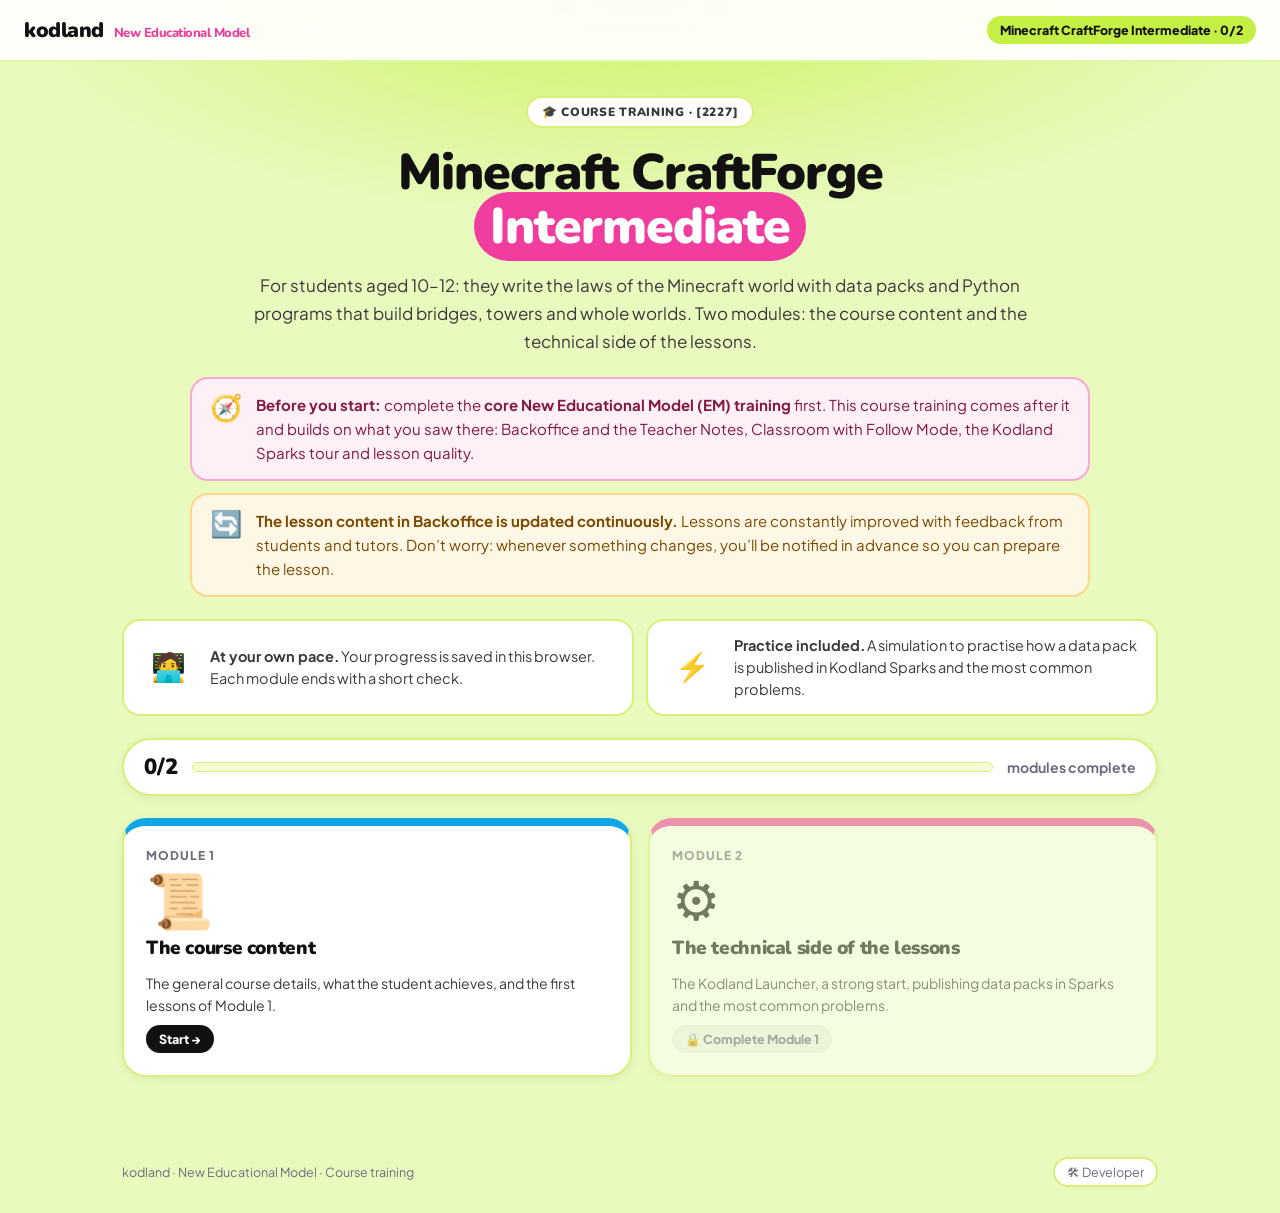
==== training.html @ e4b31f71 "Add files via upload" ====
<!doctype html>
<html lang="en">
<head>
<meta charset="utf-8">
<meta name="viewport" content="width=device-width, initial-scale=1">
<title>EM</title>
<script>
/* Language: ?lang=xx loads assets/content-xx.js (falls back to the base version, content-en.js) */
(function(){ var m = /[?&]lang=([a-z]{2}(?:-[A-Za-z]{2})?)/.exec(location.search); window.LANG = m ? m[1] : 'en';
  document.write('<script src="assets/content-' + LANG + '.js"><\/script>'); })();
</script>
<script>if (!window.COURSE){
  if (LANG !== 'en') document.addEventListener('DOMContentLoaded', function(){ var b = document.createElement('div');
    b.style.cssText = 'position:fixed;left:0;right:0;bottom:0;z-index:99999;background:#E5484D;color:#fff;font:600 14px/1.4 system-ui,sans-serif;padding:10px 16px;text-align:center';
    b.textContent = '⚠ assets/content-' + LANG + '.js could not be loaded (missing file or an error inside it). Showing the base version (content-en.js) instead.'; document.body.appendChild(b); });
  window.LANG = 'en'; document.write('<script src="assets/content-en.js"><\/script>'); }</script>
<link rel="preconnect" href="https://fonts.googleapis.com">
<link rel="preconnect" href="https://fonts.gstatic.com" crossorigin>
<link href="https://fonts.googleapis.com/css2?family=Nunito:wght@700;800;900&family=Plus+Jakarta+Sans:wght@400;500;600;700;800&display=swap" rel="stylesheet">
<link rel="stylesheet" href="shared/course.css">
</head>
<body>
<nav class="nav" id="nav"></nav>
<main id="view"></main>
<div class="ovl" id="modal"></div>
<canvas id="confetti"></canvas>
<footer class="foot"><span id="footTxt"></span><button id="devLink"></button></footer>
<script src="shared/course-engine.js"></script>
</body>
</html>
---- shared/course.css ----
/* Shared styles of the EM course trainings (copied from the EM core training, New training EM/index.html) */
/* Light Kodland palette (same as the Illustration training) with the interactive components of the new PL training */
:root{
  --bg:#E8FABD; --bg2:#F4FCD3; --surface:#FFFFFF; --soft:#F7FDE6;
  --line:#D8F07A; --line2:#BFE15A; --hair:#E7EFCF;
  --ink:#111111; --ink2:#3A3A3A; --muted:#6B6F7D; --dim:#9A9EAA;
  --lime:#C4F046; --lime-d:#AEDD2E; --lime-dd:#5E7F07; --pink:#F03D9E; --pink-d:#D4308A;
  --blue:#3E7BFA; --green:#1FA45A; --orange:#F59E0B; --red:#E5484D; --yellow:#FFD34D; --violet:#8B5CF6;
  --r:20px; --rs:12px;
  --sh:0 2px 12px rgba(0,0,0,.06); --shh:0 10px 30px rgba(0,0,0,.12);
}
*{box-sizing:border-box}
html{scroll-behavior:smooth}
body{margin:0;min-height:100vh;color:var(--ink);font-family:'Plus Jakarta Sans',system-ui,Segoe UI,Arial,sans-serif;background:var(--bg)}
body::before{content:"";position:fixed;inset:0 0 auto 0;height:520px;background:radial-gradient(ellipse 70% 60% at 50% 0%,rgba(196,240,70,.75),transparent 70%);pointer-events:none;z-index:0}
button{font-family:inherit;color:inherit;border:0;background:none;cursor:pointer}
h1,h2,h3,.disp{font-family:Nunito,'Plus Jakarta Sans',sans-serif;font-weight:900;letter-spacing:-.02em}
a{color:var(--pink-d)}
img{max-width:100%}
::selection{background:var(--lime);color:var(--ink)}

/* ---------- Nav ---------- */
.nav{position:sticky;top:0;z-index:50;height:62px;display:flex;align-items:center;gap:12px;padding:0 24px;background:rgba(255,255,255,.92);backdrop-filter:blur(12px);border-bottom:2px solid #DDFAA0}
.logo{font-family:Nunito,sans-serif;font-weight:900;font-size:21px;letter-spacing:-.5px}
.logo small{font-family:Nunito,sans-serif;font-weight:800;font-size:13px;color:var(--pink);margin-left:10px}
.nav .sp{flex:1}
.nbtn{background:var(--surface);border:2px solid var(--line);border-radius:999px;padding:7px 15px;font-size:13px;font-weight:700}
.nbtn:hover{background:var(--lime);border-color:var(--lime-d)}
.npill{font-size:12.5px;font-weight:800;color:var(--ink);background:var(--lime);border-radius:999px;padding:6px 13px}

main{position:relative;z-index:1;max-width:1080px;margin:0 auto;padding:34px 22px 80px}

/* ---------- Buttons ---------- */
.btn-y{background:var(--ink);color:#fff;border-radius:999px;padding:13px 24px;font-weight:800;font-size:15px;transition:transform .15s,background .15s;display:inline-flex;align-items:center;gap:8px;text-decoration:none}
.btn-y:hover{background:var(--pink);transform:translateY(-1px)}
.btn-y:disabled{background:#D5D8DE;color:#8C909C;cursor:not-allowed;transform:none}
.btn-l{background:var(--lime);color:var(--ink);border-radius:999px;padding:13px 24px;font-weight:800;font-size:15px}
.btn-g{border:2px solid var(--line);background:var(--surface);border-radius:999px;padding:10px 18px;font-weight:700;font-size:14px}
.btn-g:hover{background:var(--lime);border-color:var(--lime-d)}
.btn-row{display:flex;gap:10px;flex-wrap:wrap;align-items:center}

/* ---------- Hero / dashboard ---------- */
.kicker{display:inline-flex;align-items:center;gap:6px;background:var(--surface);border:2px solid var(--line);color:var(--ink2);font-family:Nunito,sans-serif;font-weight:900;font-size:12px;letter-spacing:.06em;text-transform:uppercase;border-radius:999px;padding:6px 14px}
.hero{text-align:center;max-width:820px;margin:0 auto}
.hero h1{font-size:50px;line-height:1.08;margin:18px 0 14px}
.hl{background:var(--pink);color:#fff;padding:0 16px;border-radius:999px;box-decoration-break:clone;-webkit-box-decoration-break:clone}
.lead{font-size:17px;line-height:1.65;color:var(--ink2);max-width:780px;margin-left:auto;margin-right:auto}
.cores{display:grid;grid-template-columns:1.25fr 1fr;gap:18px;margin-top:30px}
.core{position:relative;border-radius:26px;padding:26px;background:var(--surface);border:2px solid var(--line);overflow:hidden;transition:transform .2s,box-shadow .2s;box-shadow:var(--sh);text-align:left}
.core.open{cursor:pointer}
.core.open:hover{transform:translateY(-4px);box-shadow:var(--shh)}
.core .cn{font-size:12px;font-weight:800;letter-spacing:.08em;text-transform:uppercase;color:var(--pink)}
.core h2{font-size:27px;margin:8px 0}
.core p{color:var(--ink2);line-height:1.6;margin:0 0 16px}
.core .big{position:absolute;right:-4px;top:-10px;font-size:110px;opacity:.14;pointer-events:none}
.core.lockd{background:repeating-linear-gradient(135deg,#fff 0 18px,var(--soft) 18px 36px)}
.mods{display:grid;grid-template-columns:repeat(2,1fr);gap:16px;margin-top:22px}
.mcard{position:relative;border-radius:24px;padding:22px;background:var(--surface);border:2px solid var(--line);display:flex;flex-direction:column;gap:8px;min-height:250px;transition:transform .2s,box-shadow .2s;text-align:left;box-shadow:var(--sh)}
.mcard:not(.locked):hover{transform:translateY(-4px);box-shadow:var(--shh)}
.mcard .mn{font-size:12px;font-weight:800;letter-spacing:.08em;text-transform:uppercase;color:var(--muted)}
.mcard .me{font-size:54px;line-height:1}
.mcard h3{font-size:19px;line-height:1.25;margin:4px 0}
.mcard p{color:var(--ink2);font-size:14px;line-height:1.55;margin:0;flex:1}
.mcard .badge{align-self:flex-start;font-size:12.5px;font-weight:800;border-radius:999px;padding:6px 13px;background:var(--ink);color:#fff}
.mcard.done{border-color:var(--lime-d)}
.mcard.done .badge{background:var(--lime);color:var(--ink)}
.mcard.locked{opacity:.55;cursor:not-allowed}
.mcard.locked .badge{background:#EEF0F3;color:var(--muted)}
.prog{display:flex;align-items:center;gap:14px;background:var(--surface);border:2px solid var(--line);border-radius:999px;padding:12px 20px;margin-top:22px;box-shadow:var(--sh)}
.prog b{font-family:Nunito,sans-serif;font-weight:900;font-size:22px}
.ptrack{flex:1;height:10px;border-radius:999px;background:var(--bg2);border:1.5px solid var(--line);overflow:hidden}
.pfill{height:100%;border-radius:999px;background:linear-gradient(90deg,var(--lime),var(--pink));transition:width .7s cubic-bezier(.34,1.56,.64,1)}
.facts{display:grid;grid-template-columns:repeat(2,1fr);gap:12px;margin-top:14px}
.fact{display:flex;gap:14px;align-items:center;border-radius:18px;padding:14px 16px;background:var(--surface);border:2px solid var(--line)}
.fact .fn{font-family:Nunito,sans-serif;font-weight:900;font-size:28px;color:var(--pink);min-width:56px;text-align:center}
.fact span{font-size:14.5px;line-height:1.5;color:var(--ink2)}

/* ---------- Module page ---------- */
.mhead .eyebrow{font-size:12.5px;font-weight:800;letter-spacing:.08em;text-transform:uppercase;color:var(--pink)}
.mhead h1{font-size:42px;line-height:1.12;margin:10px 0 14px}
.mobj{background:var(--surface);border:2px solid var(--line);border-left:7px solid var(--lime-d);border-radius:18px;padding:16px 20px;color:var(--ink2);line-height:1.6;font-size:16px}
.offer{display:grid;grid-template-columns:repeat(4,1fr);gap:10px;margin-top:14px}
.offer div{background:var(--surface);border:2px solid var(--line);border-radius:18px;padding:14px;font-size:14px;line-height:1.45;color:var(--ink2);display:flex;flex-direction:column;gap:6px}
.offer span{font-size:30px;line-height:1}
.chips{display:flex;flex-wrap:wrap;gap:8px;margin:18px 0 6px}
.chip{background:var(--surface);border:2px solid var(--line);border-radius:999px;padding:7px 14px;font-size:13px;font-weight:700}
.chip:hover{background:var(--lime);border-color:var(--lime-d)}
section.sec{margin-top:50px;scroll-margin-top:80px}
.sh{display:flex;align-items:center;gap:14px;margin-bottom:16px}
.sh .se{font-size:40px;line-height:1;width:64px;height:64px;border-radius:20px;background:var(--surface);border:2px solid var(--line);display:grid;place-items:center;flex:0 0 64px}
.sh h2{font-size:28px;margin:0}
.sh::after{content:"";flex:1;height:4px;border-radius:4px;background:linear-gradient(90deg,var(--lime-d),transparent)}
.p{color:var(--ink2);line-height:1.75;font-size:16px;margin:0 0 14px;max-width:840px}
.p b{color:var(--ink)}
.card{background:var(--surface);border:2px solid var(--line);border-radius:var(--r);padding:20px 22px;box-shadow:var(--sh)}
.card + .card{margin-top:14px}
.grid2>.card+.card,.grid3>.card+.card,.grid4>.card+.card{margin-top:0}
.grid2{display:grid;grid-template-columns:1fr 1fr;gap:14px}
.grid3{display:grid;grid-template-columns:repeat(3,1fr);gap:14px}
.grid4{display:grid;grid-template-columns:repeat(4,1fr);gap:12px}
.callout{display:flex;gap:14px;align-items:flex-start;border-radius:18px;padding:14px 18px;margin-top:16px;line-height:1.6;font-size:15px;border:2px solid}
.callout .ci{font-size:26px;line-height:1.1}
.callout.tip{background:#F0F6FF;border-color:#BCD3FF;color:#173A7A}
.callout.warn{background:#FFF7E6;border-color:#FFD68A;color:#7A4A00}
.callout.bad{background:#FEF2F2;border-color:#FECACA;color:#8A1C1C}
.callout.good{background:#F2FCE0;border-color:var(--line2);color:#2F4A00}
.callout.pink{background:#FFF0F8;border-color:#F9A8D4;color:#831843}
.defn,.example,.bridge{display:flex;gap:16px;align-items:flex-start;border-radius:22px;padding:18px 22px;margin:4px 0 18px;line-height:1.7;font-size:16px;border:2px solid}
.defn{background:linear-gradient(135deg,#F4FFD6,#FFF);border-color:var(--line2)}
.example{background:#F0F6FF;border-color:#BCD3FF}
.bridge{background:var(--surface);border-style:dashed;border-color:var(--line2);margin:18px 0}
.defn p,.example p,.bridge p{margin:0}
.defn .de,.example .de,.bridge .de{font-size:38px;line-height:1}
.subh{font-family:Nunito,sans-serif;font-weight:900;font-size:21px;margin:30px 0 10px}
.wh{display:flex;align-items:center;gap:10px;margin-bottom:12px}
.wh b{font-size:15.5px}
.wh .tag{margin-left:auto;font-size:11.5px;font-weight:800;letter-spacing:.05em;text-transform:uppercase;color:#fff;background:var(--pink);border-radius:999px;padding:4px 11px}
.mcta{margin-top:56px;border-radius:26px;padding:26px;background:linear-gradient(135deg,#F4FFD6,#FFF0F8);border:2px solid var(--line2);display:flex;align-items:center;gap:20px;flex-wrap:wrap;box-shadow:var(--sh)}
.mcta .e{font-size:52px}
.mcta h3{margin:0 0 6px;font-size:22px}
.mcta p{margin:0;color:var(--ink2);line-height:1.55}
.mcta .grow{flex:1;min-width:240px}
.lockmsg{margin-top:10px;display:inline-block;background:#FFF7E6;border:2px solid #FFD68A;color:#7A4A00;border-radius:12px;padding:8px 12px;font-weight:700;font-size:14px}
.lockmsg.shake{animation:shakeX .45s}
@keyframes shakeX{25%{transform:translateX(-6px)}50%{transform:translateX(6px)}75%{transform:translateX(-3px)}}

/* ---------- Big icon trio ---------- */
.trio{display:grid;grid-template-columns:repeat(3,1fr);gap:14px}
.ti{border-radius:24px;padding:24px 20px;background:var(--surface);border:2px solid var(--line);text-align:center;transition:transform .2s,box-shadow .2s;box-shadow:var(--sh)}
.ti:hover{transform:translateY(-4px);box-shadow:var(--shh)}
.ti .tie{font-size:64px;line-height:1;display:inline-block}
.ti:hover .tie{animation:wave .8s}
.ti h3{font-size:18px;margin:12px 0 8px}
.ti p{color:var(--ink2);line-height:1.55;font-size:14.5px;margin:0}

/* ---------- Segmented control ---------- */
.seg{display:inline-flex;gap:4px;padding:4px;border-radius:999px;background:var(--bg2);border:2px solid var(--line);flex-wrap:wrap}
.seg button{padding:8px 15px;border-radius:999px;font-size:13.5px;font-weight:700;color:var(--muted)}
.seg button[aria-pressed="true"]{background:var(--ink);color:#fff}

/* ---------- Flip cards ---------- */
.flip{perspective:1000px;min-height:240px;cursor:pointer}
.flip .in{position:relative;width:100%;height:100%;min-height:240px;transition:transform .6s cubic-bezier(.4,.2,.2,1);transform-style:preserve-3d}
.flip.on .in{transform:rotateY(180deg)}
.flip .fc{position:absolute;inset:0;border-radius:24px;padding:20px;backface-visibility:hidden;-webkit-backface-visibility:hidden;display:flex;flex-direction:column;justify-content:center;gap:8px}
.flip .front{background:var(--surface);border:2px solid var(--line);align-items:center;text-align:center;box-shadow:var(--sh)}
.flip .front .fe{font-size:60px;line-height:1}
.flip .front b{font-size:18px;font-family:Nunito,sans-serif;font-weight:900}
.flip .front small{color:var(--muted);font-size:12px;font-weight:700}
.flip .front .fn2{font-size:11.5px;font-weight:800;letter-spacing:.08em;text-transform:uppercase;color:var(--pink)}
.flip .back{background:var(--ink);color:#fff;transform:rotateY(180deg);font-size:14.5px;line-height:1.6}
.flip .back b{color:var(--lime)}

/* ---------- Myth / reveal cards ---------- */
.myths{display:grid;grid-template-columns:repeat(3,1fr);gap:14px}
.myth{border-radius:22px;padding:20px;background:var(--surface);border:2px solid var(--line);text-align:left;display:flex;flex-direction:column;gap:10px;min-height:190px;transition:border-color .2s,background .3s;box-shadow:var(--sh)}
.myth .mtag{align-self:flex-start;font-size:11.5px;font-weight:800;letter-spacing:.06em;text-transform:uppercase;border-radius:999px;padding:4px 10px;background:#FEE2E2;color:#B91C1C}
.myth .mq{font-size:16.5px;font-weight:700;line-height:1.4}
.myth .ma{display:none;color:var(--ink2);line-height:1.6;font-size:14.5px}
.myth .mh{margin-top:auto;font-size:12.5px;font-weight:700;color:var(--dim)}
.myth.on{border-color:var(--lime-d);background:#F7FFE4}
.myth.on .mtag{background:var(--lime);color:var(--ink)}
.myth.on .ma{display:block;animation:fadeUp .4s}
.myth.on .mh{display:none}
@keyframes fadeUp{from{opacity:0;transform:translateY(6px)}to{opacity:1;transform:none}}
@keyframes bob{0%,100%{transform:translateY(0)}50%{transform:translateY(-10px)}}
@keyframes wave{0%,100%{transform:rotate(0)}25%{transform:rotate(16deg)}75%{transform:rotate(-12deg)}}
@keyframes blink{0%,100%{opacity:.3}50%{opacity:1}}

/* ---------- Learning loop ---------- */
.loop{border-radius:26px;background:var(--surface);border:2px solid var(--line);padding:22px;box-shadow:var(--sh)}
.loop-row{display:flex;align-items:flex-start;justify-content:space-between;position:relative;gap:4px}
.loop-row::before{content:"";position:absolute;left:6%;right:6%;top:34px;height:4px;border-radius:4px;background:var(--hair)}
.loop-row .lf{position:absolute;left:6%;top:34px;height:4px;border-radius:4px;background:linear-gradient(90deg,var(--lime-d),var(--pink));width:0;transition:width .5s}
.lst{flex:1;display:flex;flex-direction:column;align-items:center;gap:8px;text-align:center;position:relative;z-index:2}
.lst .lsi{width:70px;height:70px;border-radius:50%;display:grid;place-items:center;font-size:32px;background:var(--surface);border:3px solid var(--hair);transition:all .3s}
.lst b{font-size:12.5px;line-height:1.25;max-width:100px}
.lst.on .lsi{border-color:var(--lime-d);background:#F4FFD6;transform:scale(1.08)}
.lst.cur .lsi{border-color:var(--pink);background:#FFF0F8;transform:scale(1.16);box-shadow:0 0 0 6px rgba(240,61,158,.15)}
.loop-out{margin-top:18px;border-radius:18px;background:var(--bg2);border:2px solid var(--line);padding:14px 18px;line-height:1.6;min-height:74px;display:flex;gap:14px;align-items:center}
.loop-out .lo-e{font-size:40px}
.spiral{margin-top:10px;font-size:13.5px;color:var(--muted);font-weight:700;text-align:center}

/* ---------- Table ---------- */
.ttable{width:100%;border-collapse:separate;border-spacing:0;font-size:14.5px;background:var(--surface);border:2px solid var(--line);border-radius:20px;overflow:hidden}
.ttable th,.ttable td{padding:13px 15px;text-align:left;vertical-align:top;line-height:1.5;border-bottom:1px solid var(--hair)}
.ttable tr:last-child td{border-bottom:0}
.ttable th{font-size:12px;letter-spacing:.06em;text-transform:uppercase;color:var(--muted);background:var(--soft)}
.ttable td:first-child{font-weight:700}
.ttable tr.me td{background:#FFF0F8}

/* ---------- Age switcher (AI per course) ---------- */
.agebox{border-radius:26px;background:var(--surface);border:2px solid var(--line);padding:20px;box-shadow:var(--sh)}
.agebody{display:grid;grid-template-columns:200px 1fr;gap:20px;margin-top:16px;align-items:center}
.agebig{border-radius:22px;background:var(--bg2);border:2px solid var(--line);padding:18px;text-align:center}
.agebig span{font-size:62px;display:block;line-height:1}
.agebig b{display:block;font-family:Nunito,sans-serif;font-weight:900;font-size:22px;margin-top:6px}
.agebig small{color:var(--muted);font-weight:700}
.agetx h3{margin:0 0 6px;font-size:19px}
.agetx p{margin:0 0 10px;line-height:1.6;color:var(--ink2)}
.testpill{display:inline-flex;gap:8px;align-items:center;background:var(--ink);color:#fff;border-radius:999px;padding:6px 14px;font-weight:800;font-size:13.5px}
.testpill i{font-style:normal;color:var(--lime)}
.aibar{margin-top:12px}
.aibar small{font-size:12px;font-weight:800;letter-spacing:.06em;text-transform:uppercase;color:var(--muted)}
.aibar .ptrack{margin-top:6px;height:14px}

/* ---------- Two columns say / avoid ---------- */
.twocol{display:grid;grid-template-columns:1fr 1fr;gap:14px}
.twocol>div{border-radius:20px;padding:16px 18px;border:2px solid}
.twocol .yes{background:#F2FCE0;border-color:var(--line2)}
.twocol .no{background:#FEF2F2;border-color:#FECACA}
.twocol h4{margin:0 0 8px;font-size:15.5px}
.twocol ul{margin:0;padding-left:18px;line-height:1.7;font-size:14.5px}

/* ---------- Quote ---------- */
.quote{border-radius:24px;background:var(--ink);color:#fff;padding:24px 28px;margin:18px 0;text-align:center}
.quote b{display:block;font-family:Nunito,sans-serif;font-weight:900;font-size:28px;color:var(--lime);line-height:1.25}
.quote small{display:block;margin-top:8px;color:#C9CCD6;font-weight:600}

/* ---------- Stage carousel ---------- */
.stc{display:grid;grid-template-columns:290px 1fr;border-radius:28px;overflow:hidden;background:var(--surface);border:2px solid var(--line);min-height:360px;box-shadow:var(--sh)}
.stc-l{display:flex;flex-direction:column;align-items:center;justify-content:center;gap:12px;padding:26px;transition:background .5s}
.stc-l .bi{font-size:110px;line-height:1;animation:bob 3s ease-in-out infinite}
.stc-l .bn{font-family:Nunito,sans-serif;font-weight:900;font-size:13px;letter-spacing:.05em;text-transform:uppercase;color:var(--ink2)}
.stc-l .phase{font-size:11.5px;font-weight:800;letter-spacing:.06em;text-transform:uppercase;border-radius:999px;padding:5px 12px;background:rgba(255,255,255,.8)}
.stc-r{padding:26px 28px;display:flex;flex-direction:column;gap:12px}
.stc-r h3{font-size:25px;margin:0}
.stc-r .goal{color:var(--ink2);line-height:1.65;font-size:15.5px;margin:0}
.stc-r .was{font-size:13px;font-weight:700;color:var(--muted)}
.stc-r .was s{color:var(--red)}
.dolist{display:flex;flex-direction:column;gap:8px;margin:2px 0}
.dolist div{display:flex;gap:10px;align-items:flex-start;background:var(--soft);border:1.5px solid var(--hair);border-radius:14px;padding:10px 12px;font-size:14.5px;line-height:1.5;animation:fadeUp .4s both}
.dolist div::before{content:"✓";flex:0 0 22px;height:22px;border-radius:50%;background:var(--lime);color:var(--ink);display:grid;place-items:center;font-weight:900;font-size:12px;margin-top:1px}
.dolist div.say::before{content:"💬";background:#FFF0F8}
.stc-nav{display:flex;align-items:center;gap:10px;margin-top:auto;padding-top:8px}
.stc-dots{display:flex;gap:6px;flex-wrap:wrap}
.stc-dots button{width:34px;height:34px;border-radius:50%;background:var(--soft);border:2px solid var(--hair);font-size:15px;transition:all .2s}
.stc-dots button.seen{border-color:var(--lime-d)}
.stc-dots button.on{background:var(--lime);border-color:var(--lime-d);transform:scale(1.12)}
.stc-nav .sp{flex:1}

/* ---------- Teacher note anatomy ---------- */
.anat{display:grid;grid-template-columns:1.1fr 1fr;gap:16px;align-items:start}
.tn-mock{border-radius:20px;background:#2A2C3D;padding:18px;box-shadow:var(--shh)}
.tn-mock .tn-box{border:1.5px dashed #F2A93B;border-radius:14px;background:#2E2A22;padding:14px 16px;color:#E8E2D6;font-size:13.5px;line-height:1.55}
.tn-mock .tn-lbl{color:#F2A93B;font-size:11.5px;font-weight:800;letter-spacing:.06em;text-transform:uppercase;margin-bottom:8px}
.tn-f{display:block;width:100%;text-align:left;border-radius:10px;padding:7px 9px;margin:4px 0;border:1.5px solid transparent;color:#E8E2D6;transition:all .2s;position:relative}
.tn-f:hover{border-color:rgba(242,169,59,.6);background:rgba(242,169,59,.08)}
.tn-f.on{border-color:#F2A93B;background:rgba(242,169,59,.16)}
.tn-f.seen::after{content:"✓";position:absolute;right:8px;top:7px;color:var(--lime);font-weight:900}
.tn-f b{color:#fff}
.tn-stu{margin-top:12px;border-radius:12px;background:#31344A;padding:12px 14px;color:#C9CBD8;font-size:13px}
.tn-stu b{color:#fff}
.anat-out{border-radius:22px;background:var(--surface);border:2px solid var(--line);padding:20px;min-height:220px;box-shadow:var(--sh)}
.anat-out .ae{font-size:48px;line-height:1}
.anat-out h3{margin:10px 0 6px;font-size:20px}
.anat-out p{margin:0 0 8px;line-height:1.6;color:var(--ink2)}
.anat-out .q{background:var(--bg2);border-radius:12px;padding:8px 12px;font-style:italic;font-size:14px;color:var(--ink2)}

/* ---------- Course structure ---------- */
.cstruct{border-radius:26px;background:var(--surface);border:2px solid var(--line);padding:22px;box-shadow:var(--sh)}
.cmods{display:grid;grid-template-columns:repeat(10,1fr);gap:6px;margin:14px 0}
.cmod{border-radius:12px;background:var(--bg2);border:2px solid var(--line);padding:8px 4px;text-align:center;font-size:12px;font-weight:800;cursor:pointer;transition:all .2s}
.cmod:hover,.cmod.on{background:var(--lime);border-color:var(--lime-d)}
.cmod small{display:block;font-weight:600;color:var(--muted);font-size:10.5px}
.clessons{display:grid;grid-template-columns:repeat(4,1fr);gap:10px}
.cl{border-radius:16px;background:var(--soft);border:2px solid var(--hair);padding:12px;font-size:13.5px;line-height:1.45}
.cl b{display:block;font-family:Nunito,sans-serif;font-weight:900;font-size:15px;margin-bottom:4px}
.cl.close{background:#FFF0F8;border-color:#F9A8D4}
.cl span{font-size:24px;display:block;margin-bottom:4px}

/* ---------- Lesson "cards" vs slides ---------- */
.deck{display:flex;gap:8px;overflow-x:auto;padding:6px 2px 12px;scroll-snap-type:x mandatory}
.dcard{flex:0 0 150px;scroll-snap-align:start;border-radius:16px;background:var(--surface);border:2px solid var(--line);padding:12px;font-size:12.5px;line-height:1.35;box-shadow:var(--sh);position:relative}
.dcard .dn{font-family:Nunito,sans-serif;font-weight:900;color:var(--pink);font-size:13px}
.dcard .dt{display:block;margin:6px 0 8px;font-weight:700}
.dcard .dtn{display:block;border:1.5px dashed #F2A93B;background:#FFF8EC;color:#8A5A00;border-radius:8px;padding:3px 6px;font-size:10.5px;font-weight:800}

/* ---------- Simulator / video / link cards ---------- */
.launch{display:grid;grid-template-columns:auto 1fr;gap:22px;align-items:center;border-radius:28px;padding:26px;background:linear-gradient(135deg,#111 0%,#2b2b2b 100%);color:#fff;margin-top:18px;box-shadow:var(--shh)}
.launch .le{font-size:78px;line-height:1;animation:bob 3s ease-in-out infinite}
.launch h3{margin:0 0 8px;font-size:23px;color:var(--lime)}
.launch p{margin:0 0 14px;color:#DADCE3;line-height:1.6}
.launch .btn-y{background:var(--lime);color:var(--ink)}
.launch .btn-y:hover{background:var(--pink);color:#fff}
.steps3{display:grid;grid-template-columns:repeat(3,1fr);gap:10px;margin:14px 0 4px}
.steps3 div{background:rgba(255,255,255,.08);border-radius:16px;padding:12px;font-size:13.5px;line-height:1.5;color:#E6E8EE}
.steps3 b{display:block;font-family:Nunito,sans-serif;font-weight:900;color:var(--lime);font-size:20px;margin-bottom:4px}
.simbadge{display:inline-block;font-size:11.5px;font-weight:800;letter-spacing:.06em;text-transform:uppercase;background:var(--pink);color:#fff;border-radius:999px;padding:4px 10px;margin-bottom:8px}
.video{position:relative;border-radius:22px;overflow:hidden;background:#000;aspect-ratio:16/9;border:2px solid var(--line)}
.video iframe{position:absolute;inset:0;width:100%;height:100%;border:0}
.codebox{margin-top:16px;border-radius:20px;padding:16px 18px;background:var(--surface);border:2px dashed var(--pink)}
.codebox label{display:block;font-size:14.5px;margin-bottom:10px}
.cb-row{display:flex;gap:10px;flex-wrap:wrap}
.cb-row input{flex:1;min-width:200px;border-radius:999px;border:2px solid var(--line);background:var(--soft);color:var(--ink);font-size:17px;padding:11px 16px;font-family:Nunito,sans-serif;font-weight:800;letter-spacing:.05em;text-transform:uppercase}
.cb-row input:focus{outline:none;border-color:var(--pink)}
.cb-err{display:block;color:var(--red);font-weight:700;font-size:13.5px;margin-top:8px;min-height:18px}
.codebox.ok{border-style:solid;border-color:var(--lime-d);background:#F4FFD6}
.cb-ok{font-size:15px}
.simtrack{display:flex;gap:10px;flex-wrap:wrap;margin:6px 0 4px}
.simtrack span{border-radius:999px;padding:6px 13px;font-size:13px;font-weight:800;background:var(--surface);border:2px solid var(--line);color:var(--muted)}
.simtrack span.ok{background:var(--lime);border-color:var(--lime-d);color:var(--ink)}

/* ---------- Follow mode demo ---------- */
.fm{display:grid;grid-template-columns:1fr 1fr;gap:14px}
.screen{border-radius:20px;background:#2A2C3D;padding:12px;color:#E6E8EE;box-shadow:var(--sh)}
.screen .sc-h{display:flex;justify-content:space-between;font-size:12px;font-weight:800;color:#AEB3C6;margin-bottom:8px}
.screen .sc-card{border-radius:12px;background:#31344A;padding:12px;min-height:118px;font-size:13px;line-height:1.5;transition:all .35s}
.screen .sc-card b{display:block;color:#fff;font-size:14px;margin-bottom:6px}
.screen .tnb{display:block;border:1.5px dashed #F2A93B;background:#2E2A22;color:#F2C27B;border-radius:8px;padding:5px 8px;font-size:11.5px;margin-bottom:8px}
.screen .follow{display:inline-block;margin-top:8px;background:#fff;color:#1d2131;border-radius:999px;font-size:11px;font-weight:800;padding:3px 9px}
.fm-ctrl{display:flex;gap:10px;align-items:center;flex-wrap:wrap;margin-bottom:12px}
.lead-sw{display:inline-flex;align-items:center;gap:10px;background:var(--ink);color:#fff;border-radius:999px;padding:8px 14px;font-weight:800;font-size:13.5px}
.lead-sw i{width:38px;height:22px;border-radius:999px;border:2px solid #fff;position:relative;transition:.25s}
.lead-sw i::after{content:"";position:absolute;width:14px;height:14px;border-radius:50%;background:#fff;top:2px;left:2px;transition:.25s}
.lead-sw.on i{background:var(--blue);border-color:var(--blue)}
.lead-sw.on i::after{left:18px}
.fm-out{margin-top:12px;border-radius:16px;background:var(--bg2);border:2px solid var(--line);padding:12px 16px;line-height:1.6;font-size:15px}

/* ---------- Accordions / checklists / sorter ---------- */
.qalist{display:flex;flex-direction:column;gap:10px}
.qa{border-radius:18px;background:var(--surface);border:2px solid var(--line);overflow:hidden}
.qa.read{border-color:var(--lime-d)}
.qa-q{width:100%;display:flex;gap:14px;align-items:center;text-align:left;padding:15px 18px;font-size:15.5px;font-weight:700;line-height:1.45}
.qa-q .qi{font-size:26px}
.qa-q .qx{margin-left:auto;font-size:22px;color:var(--pink);transition:transform .2s}
.qa.open .qx{transform:rotate(45deg)}
.qa-a{display:none;padding:0 20px 16px 58px;color:var(--ink2);line-height:1.65;font-size:15px}
.qa.open .qa-a{display:block;animation:fadeUp .3s}
.qa-a p{margin:8px 0}.qa-a ul{margin:6px 0;padding-left:20px}
.cklist{display:flex;flex-direction:column;gap:8px}
.ck{display:flex;gap:12px;align-items:flex-start;text-align:left;border-radius:14px;padding:11px 14px;background:var(--soft);border:2px solid var(--hair);font-size:15px;line-height:1.5}
.ckb{flex:0 0 22px;height:22px;border-radius:7px;border:2px solid var(--line2);display:grid;place-items:center;font-weight:900;color:var(--ink);margin-top:1px;background:#fff}
.ck.on{border-color:var(--lime-d);background:#F4FFD6}
.ck.on .ckb{background:var(--lime);border-color:var(--lime-d)}
.ck.on .ckb::after{content:"✓"}
.ckgroup{font-size:12.5px;font-weight:800;letter-spacing:.06em;text-transform:uppercase;color:var(--pink);margin:14px 0 6px}
.sorter{display:flex;flex-direction:column;gap:10px}
.srow{display:flex;align-items:center;gap:14px;border-radius:18px;padding:14px 16px;background:var(--surface);border:2px solid var(--line);transition:border-color .3s,background .3s;flex-wrap:wrap}
.srow .sei{font-size:30px}
.srow .stx{flex:1;font-size:15px;line-height:1.5}
.srow .sbtns{display:flex;gap:8px}
.srow .sbtns button{border-radius:999px;padding:8px 13px;font-weight:800;font-size:13px;border:2px solid var(--line);background:var(--soft)}
.srow .sbtns button:hover{background:var(--lime)}
.srow .sfb{display:none;flex-basis:100%;font-size:14px;line-height:1.55;color:var(--ink2);padding-left:44px}
.srow.ok{border-color:var(--lime-d);background:#F4FFD6}
.srow.ko{border-color:var(--red);background:#FEF2F2}
.srow.ok .sfb,.srow.ko .sfb{display:block;animation:fadeUp .35s}
.oq{display:flex;flex-direction:column;gap:6px;text-align:left;border-radius:16px;padding:14px 16px;background:var(--surface);border:2px solid var(--line);font-size:15px;line-height:1.5}
.oq span{display:none;color:var(--ink2);font-size:14px}
.oq::after{content:"Tap to open →";font-size:12px;color:var(--dim);font-weight:700}
.oq.on{border-color:var(--lime-d);background:#F7FFE4}
.oq.on span{display:block;animation:fadeUp .3s}
.oq.on::after{content:none}
.q3{display:grid;grid-template-columns:repeat(4,1fr);gap:12px}
.q3 div{border-radius:20px;padding:18px;background:var(--surface);border:2px solid var(--line);text-align:center}
.q3 span{font-size:44px;display:block}
.q3 b{display:block;font-family:Nunito,sans-serif;font-weight:900;font-size:16px;margin:8px 0 4px}
.q3 small{color:var(--ink2);font-size:13.5px;line-height:1.5}
.fbx{margin-top:14px;display:flex;flex-direction:column;gap:8px}
.fbi{border-radius:14px;padding:12px 14px;font-size:15px;line-height:1.55;animation:fadeUp .35s both}
.fbi.v{background:var(--soft);color:var(--muted);border:2px solid var(--hair)}
.fbi.s{background:#F4FFD6;border:2px solid var(--line2)}
.fbn{margin:4px 0 0;font-size:14px;color:var(--muted)}
.storyg{display:grid;grid-template-columns:repeat(4,1fr);gap:12px}
.story{border-radius:22px;padding:18px;background:var(--surface);border:2px solid var(--line);text-align:center}
.story span{font-size:46px;display:block}
.story b{display:block;font-family:Nunito,sans-serif;font-weight:900;font-size:16px;margin-top:6px}
.story small{display:block;color:var(--ink2);font-size:13px;margin-top:4px;line-height:1.45}
.story.me{border-color:var(--pink);background:#FFF0F8}
.ladder3{display:grid;grid-template-columns:repeat(3,1fr);gap:12px}
.ladder3 div{border-radius:22px;padding:18px;background:var(--surface);border:2px solid var(--line);position:relative}
.ladder3 div:nth-child(1){margin-top:40px}.ladder3 div:nth-child(2){margin-top:20px}
.ladder3 b{display:block;font-family:Nunito,sans-serif;font-weight:900;font-size:18px;margin:6px 0 4px}
.ladder3 span{font-size:36px}
.ladder3 small{color:var(--ink2);font-size:14px;line-height:1.5}
.ladder3 .lv{position:absolute;top:12px;right:14px;font-size:11.5px;font-weight:800;color:var(--muted)}

/* ---------- Quality: bars & timeline ---------- */
.bars{border-radius:26px;background:var(--surface);border:2px solid var(--line);padding:22px;box-shadow:var(--sh)}
.bar-row{display:grid;grid-template-columns:230px 1fr 92px;gap:12px;align-items:center;margin:12px 0}
.bar-row .bl{font-weight:700;font-size:14.5px;display:flex;gap:10px;align-items:center}
.bar-row .bl span{font-size:24px}
.bar-tr{display:flex;flex-direction:column;gap:4px}
.bar{height:16px;border-radius:999px;background:var(--soft);overflow:hidden;position:relative}
.bar i{display:block;height:100%;border-radius:999px;animation:barIn 1.2s cubic-bezier(.3,.7,.2,1) both}
@keyframes barIn{from{width:0}}
.bar.em i{background:linear-gradient(90deg,var(--pink),#FF7EC2)}
.bar.ot i{background:#C9CDD6}
.bar-row .gap{font-family:Nunito,sans-serif;font-weight:900;font-size:16px;color:var(--pink);text-align:right;line-height:1.1}
.bar-row .gap small{display:block;font-size:12px;color:var(--muted);font-weight:800}
.bar-leg{display:flex;gap:18px;flex-wrap:wrap;font-size:13px;color:var(--muted);font-weight:700;margin-top:8px}
.bar-leg i{display:inline-block;width:14px;height:14px;border-radius:4px;vertical-align:-2px;margin-right:6px}
.okbad{display:grid;grid-template-columns:1fr 1fr;gap:14px}
.okbad>div{border-radius:22px;padding:18px 20px;border:2px solid}
.okbad .ok{background:#F2FCE0;border-color:var(--line2)}
.okbad .bad{background:#FFF0F8;border-color:#F9A8D4}
.okbad h3{margin:0 0 10px;font-size:18px}
.okbad li{margin:6px 0;line-height:1.5}
.tline{border-radius:26px;background:var(--surface);border:2px solid var(--line);padding:22px;box-shadow:var(--sh)}
.tl-bar{position:relative;height:56px;border-radius:16px;overflow:hidden;display:flex;margin:14px 0 8px;border:2px solid var(--line)}
.tl-bar div{display:flex;align-items:center;justify-content:center;font-size:12.5px;font-weight:800;text-align:center;line-height:1.2;padding:0 4px}
.tl-open{background:#DDF3FF}.tl-main{background:var(--soft)}.tl-close{background:#FFE3F2}
.tl-head{position:absolute;top:-4px;bottom:-4px;width:4px;background:var(--ink);border-radius:4px;transition:left .15s}
.tl-scale{display:flex;justify-content:space-between;font-size:12px;color:var(--muted);font-weight:700}
.tl-out{margin-top:12px;border-radius:16px;background:var(--bg2);border:2px solid var(--line);padding:12px 16px;line-height:1.6;display:flex;gap:12px;align-items:center;min-height:60px}
.tl-out span:first-child{font-size:32px}
input[type=range]{width:100%;accent-color:var(--pink)}
.clock{font-family:Nunito,sans-serif;font-weight:900;font-size:30px;color:var(--pink);min-width:90px}

/* ---------- Course page ---------- */
.metabar{display:grid;grid-template-columns:repeat(4,1fr);gap:10px;margin:16px 0}
.metabar>div{background:var(--surface);border:2px solid var(--line);border-radius:18px;padding:12px 14px;display:flex;gap:10px;align-items:center}
.metabar span{font-size:28px}
.metabar small{display:block;color:var(--muted);font-size:12px;font-weight:700}
.metabar b{font-family:Nunito,sans-serif;font-weight:900;font-size:17px}
.ba{display:grid;grid-template-columns:1fr auto 1fr;gap:12px;align-items:stretch}
.ba>div{border-radius:22px;padding:18px 20px;border:2px solid}
.ba .bef{background:#F4F5F7;border-color:#DFE2E8;color:var(--ink2)}
.ba .aft{background:#F4FFD6;border-color:var(--line2)}
.ba .arr{display:grid;place-items:center;font-size:30px;border:0;padding:0}
.ba h4{margin:0 0 6px;font-size:13px;letter-spacing:.06em;text-transform:uppercase;color:var(--muted)}
.ba p{margin:0;line-height:1.6}
.ltabs{display:flex;gap:8px;flex-wrap:wrap;margin-bottom:14px}
.ltabs button{border-radius:999px;padding:9px 16px;font-weight:800;font-size:14px;background:var(--surface);border:2px solid var(--line)}
.ltabs button.on{background:var(--ink);color:#fff;border-color:var(--ink)}
.ltabs button.seen:not(.on)::after{content:" ✓";color:var(--lime-dd)}
.lpanel{border-radius:26px;background:var(--surface);border:2px solid var(--line);padding:22px;box-shadow:var(--sh)}
.lpanel .lhd{display:flex;gap:16px;align-items:flex-start;margin-bottom:14px}
.lpanel .lhd span{font-size:54px;line-height:1}
.lpanel .lhd h3{margin:0 0 6px;font-size:22px}
.lpanel .lhd p{margin:0;color:var(--ink2);line-height:1.6}
.projs{display:grid;grid-template-columns:repeat(2,1fr);gap:16px}
.pjc{border-radius:24px;background:#fff;border:1px solid #ececec;overflow:hidden;box-shadow:var(--sh);display:flex;flex-direction:column;text-decoration:none;color:#1d1f27;transition:transform .2s,box-shadow .2s}
.pjc:hover{transform:translateY(-4px);box-shadow:var(--shh)}
.pjc .th{height:190px;position:relative;display:flex;align-items:center;justify-content:center;overflow:hidden;background:#0f1220}
.pjc .th img{width:100%;height:100%;object-fit:cover}
.pjc .tag{position:absolute;left:12px;top:12px;background:#fff;border-radius:999px;font-size:12px;font-weight:700;padding:3px 9px}
.pjc .fw{position:absolute;left:12px;top:40px;background:#e8f8ec;color:#2f9d52;border:1px solid #c5ecd0;border-radius:999px;font-size:11.5px;font-weight:700;padding:3px 9px}
.pjc .bd{padding:14px 16px 16px;display:flex;flex-direction:column;gap:8px}
.pjc .rx{display:flex;gap:6px;flex-wrap:wrap}
.pjc .rx span{background:#f3f3f5;border-radius:999px;font-size:12px;padding:3px 8px}
.pjc .t{font-weight:700;font-size:15px}
.pjc .by{display:flex;gap:8px;align-items:center;font-size:13px;color:#555}
.pjc .by i{width:28px;height:28px;border-radius:50%;display:grid;place-items:center;color:#fff;font-style:normal;font-size:12px;font-weight:700}
.pjc .ds{font-size:13.5px;color:#7a7d86;line-height:1.5}
.pjc .op{margin-top:4px;font-weight:800;font-size:13.5px;color:var(--pink-d)}
.hamster{width:100%;height:100%;background:radial-gradient(circle at 50% 120%,#ffe4b8,#fff7e8 70%);display:flex;align-items:center;justify-content:center;font-size:90px}
.linkcard{display:flex;gap:16px;align-items:center;border-radius:22px;padding:16px 20px;background:var(--surface);border:2px solid var(--line);text-decoration:none;color:var(--ink);box-shadow:var(--sh);transition:transform .2s}
.linkcard:hover{transform:translateY(-3px)}
.linkcard>span:first-child{font-size:38px}
.linkcard b{display:block;font-size:16px}
.linkcard small{color:var(--muted);font-size:13.5px}
.linkcard .go{margin-left:auto;font-weight:800;color:var(--pink-d);font-size:15px}

/* ---------- Quiz ---------- */
.quiz{max-width:780px;margin:0 auto}
.qbar{height:10px;border-radius:999px;background:var(--surface);border:2px solid var(--line);overflow:hidden;margin-bottom:22px}
.qbar i{display:block;height:100%;background:linear-gradient(90deg,var(--lime),var(--pink));transition:width .4s}
.qmeta{font-size:12.5px;font-weight:800;letter-spacing:.08em;text-transform:uppercase;color:var(--pink)}
.qctx{background:var(--surface);border:2px solid var(--line);border-left:6px solid var(--pink);border-radius:16px;padding:14px 18px;margin:12px 0 0;line-height:1.6;color:var(--ink2)}
.qq{font-size:25px;line-height:1.3;margin:12px 0 20px}
.qopt{display:flex;gap:14px;align-items:center;width:100%;text-align:left;border-radius:18px;padding:15px 16px;margin:10px 0;background:var(--surface);border:2px solid var(--line);font-size:15.5px;line-height:1.5;transition:border-color .15s,background .15s}
.qopt:hover{border-color:var(--lime-d);background:#F7FFE4}
.qopt .k{flex:0 0 34px;height:34px;border-radius:12px;background:var(--bg2);display:grid;place-items:center;font-weight:900;font-family:Nunito,sans-serif;font-size:14px}
.answered .qopt{pointer-events:none}
.qopt.right{border-color:var(--green);background:#ECFDF3}
.qopt.right .k{background:var(--green);color:#fff}
.qopt.wrong{border-color:var(--red);background:#FEF2F2}
.qopt.wrong .k{background:var(--red);color:#fff}
.qfb{display:none;border-radius:16px;padding:14px 18px;line-height:1.6;margin-top:6px;font-size:15px;border:2px solid}
.qfb.show{display:block;animation:fadeUp .35s}
.qfb.ok{background:#ECFDF3;border-color:#86EFAC}
.qfb.ko{background:#FEF2F2;border-color:#FECACA}
.qnext{display:none;margin-top:16px}
.qnext.show{display:inline-flex}
.tfopts{display:grid;grid-template-columns:1fr 1fr;gap:12px}
.tfopts .qopt{justify-content:center;font-size:18px;font-weight:800;padding:20px}

/* ---------- Chat check (phone) ---------- */
.chatwrap{display:grid;grid-template-columns:380px 1fr;gap:34px;align-items:start;max-width:1000px;margin:0 auto}
.phone{position:relative;height:min(700px,calc(100vh - 110px));min-height:540px;border-radius:46px;background:#111;padding:12px;box-shadow:0 30px 70px rgba(0,0,0,.35);display:flex;flex-direction:column;overflow:hidden}
.ph-status{display:flex;justify-content:space-between;align-items:center;padding:6px 22px 8px;font-size:13px;font-weight:700;color:#111;background:#fff;border-radius:34px 34px 0 0}
.ph-notch{width:96px;height:24px;border-radius:999px;background:#111}
.ph-head{display:flex;align-items:center;gap:10px;padding:8px 14px 10px;background:#fff;border-bottom:1px solid #eee}
.ph-back{font-size:26px;color:var(--pink);line-height:1}
.ph-av{width:38px;height:38px;border-radius:50%;background:var(--lime);display:grid;place-items:center;font-size:20px}
.ph-head b{display:block;font-size:15px}
.ph-head small{font-size:12px;color:var(--green);font-weight:700}
.ph-icons{margin-left:auto;font-size:15px;opacity:.85;letter-spacing:6px}
.ph-body{flex:1;min-height:0;overflow-y:auto;padding:12px 10px;display:flex;flex-direction:column;gap:7px;background:#F1F8DE}
.ph-body::-webkit-scrollbar{width:0}
.ph-day{align-self:center;font-size:11px;font-weight:700;color:var(--muted);background:rgba(255,255,255,.8);border-radius:999px;padding:3px 10px;margin-bottom:4px}
.msg{max-width:86%;border-radius:16px;padding:9px 12px 6px;line-height:1.5;font-size:14px;animation:fadeUp .35s both}
.msg.them{align-self:flex-start;background:#fff;border-bottom-left-radius:5px}
.msg.me{align-self:flex-end;background:var(--lime);border-bottom-right-radius:5px;font-weight:500}
.msg.me.ko{background:#FFD2D7}
.mt{display:block;text-align:right;font-size:10.5px;opacity:.55;margin-top:3px;font-weight:600}
.typing{align-self:flex-start;background:#fff;border-radius:16px;padding:10px 14px;display:flex;gap:5px}
.typing i{width:8px;height:8px;border-radius:50%;background:var(--dim);animation:blink 1s infinite}
.typing i:nth-child(2){animation-delay:.2s}.typing i:nth-child(3){animation-delay:.4s}
.ph-replies{background:#fff;max-height:48%;overflow-y:auto;padding:0 10px}
.ph-replies:not(:empty){padding:10px;border-top:1px solid #eee}
.ph-pick{font-size:11px;font-weight:800;letter-spacing:.08em;text-transform:uppercase;color:var(--pink);margin:0 2px 6px}
.ph-opt{display:flex;gap:10px;align-items:flex-start;width:100%;text-align:left;border-radius:14px;padding:10px 12px;margin:6px 0;background:var(--soft);border:1.5px solid var(--line);font-size:13.5px;line-height:1.45;animation:fadeUp .3s both}
.ph-opt:hover{border-color:var(--pink)}
.ph-opt .k{flex:0 0 24px;height:24px;border-radius:7px;background:var(--lime);display:grid;place-items:center;font-weight:900;font-size:11.5px;font-family:Nunito,sans-serif}
.ph-input{display:flex;align-items:center;gap:8px;padding:10px 12px 16px;background:#fff;border-radius:0 0 34px 34px}
.ph-field{flex:1;background:#F3F4F6;border-radius:999px;padding:9px 14px;font-size:13px;color:var(--dim)}
.ph-send{width:36px;height:36px;border-radius:50%;background:var(--pink);color:#fff;display:grid;place-items:center;font-size:15px}
.chat-side{padding-top:14px;position:sticky;top:80px}
.cdots{display:flex;gap:8px;margin:4px 0 16px}
.cdots i{width:34px;height:8px;border-radius:999px;background:#fff;border:1.5px solid var(--line)}
.cdots i.cur{background:var(--yellow)}.cdots i.ok{background:var(--lime-d)}.cdots i.ko{background:var(--red)}
.cfb{border-radius:16px;padding:12px 16px;line-height:1.6;font-size:14.5px;animation:fadeUp .35s;border:2px solid}
.cfb.wait{background:var(--surface);border-color:var(--line)}
.cfb.ok{background:#ECFDF3;border-color:#86EFAC}
.cfb.ko{background:#FEF2F2;border-color:#FECACA}

/* ---------- Result / modal / misc ---------- */
.result{max-width:660px;margin:20px auto;text-align:center;border-radius:30px;padding:36px 30px;background:var(--surface);border:2px solid var(--line);box-shadow:var(--shh)}
.result .re{font-size:76px;line-height:1}
.result h1{font-size:34px;margin:14px 0 6px}
.result .pct{font-family:Nunito,sans-serif;font-weight:900;font-size:62px;margin:8px 0}
.result .pct.pass{color:var(--green)}.result .pct.fail{color:var(--red)}
.result p{color:var(--ink2);line-height:1.6}
.result .btn-row{justify-content:center;margin-top:20px}
.nexts{display:grid;grid-template-columns:1fr 1fr;gap:10px;margin:18px 0;text-align:left}
.nexts div{display:flex;gap:12px;align-items:flex-start;border-radius:16px;padding:12px 14px;background:var(--soft);border:2px solid var(--hair)}
.nexts span{font-size:26px}.nexts p{margin:0;font-size:14.5px}
.ovl{position:fixed;inset:0;z-index:200;background:rgba(17,17,17,.55);display:none;align-items:center;justify-content:center;padding:18px;backdrop-filter:blur(3px)}
.ovl.show{display:flex}
.mbox{background:#fff;color:var(--ink);border-radius:26px;padding:28px;max-width:520px;width:100%;text-align:center;border-top:8px solid var(--pink)}
.mbox h2{margin:8px 0;font-size:24px}
.mbox p{color:var(--ink2);line-height:1.6}
#confetti{position:fixed;inset:0;pointer-events:none;z-index:300}
.devbadge{position:fixed;bottom:12px;left:12px;z-index:250;background:var(--pink);color:#fff;font-weight:800;font-size:12px;border-radius:999px;padding:6px 12px}
.foot{position:relative;z-index:1;max-width:1080px;margin:0 auto;padding:0 22px 26px;display:flex;justify-content:space-between;align-items:center;font-size:12.5px;color:var(--muted)}
.foot button{font-size:12.5px;color:var(--muted);border:2px solid var(--line);background:#fff;border-radius:999px;padding:5px 12px}
.soonc{border-radius:24px;padding:22px;background:repeating-linear-gradient(135deg,#fff 0 18px,var(--soft) 18px 36px);border:2px dashed var(--line2);text-align:center;color:var(--muted)}
.soonc span{font-size:44px;display:block}

@media (max-width:900px){
  .cores,.grid2,.grid3,.grid4,.mods,.myths,.trio,.facts,.steps3,.twocol,.okbad,.fm,.anat,.projs,.nexts,.tfopts{grid-template-columns:1fr}
  .offer,.q3,.storyg,.metabar,.clessons{grid-template-columns:1fr 1fr}
  .stc{grid-template-columns:1fr}.stc-l{padding:20px}.stc-l .bi{font-size:76px}
  .agebody{grid-template-columns:1fr}
  .launch{grid-template-columns:1fr}
  .cmods{grid-template-columns:repeat(5,1fr)}
  .loop-row{flex-wrap:wrap}.loop-row::before,.loop-row .lf{display:none}.lst{flex:0 0 30%}
  .bar-row{grid-template-columns:1fr}
  .ba{grid-template-columns:1fr}.ba .arr{transform:rotate(90deg)}
  .ladder3{grid-template-columns:1fr}.ladder3 div{margin-top:0!important}
  .chatwrap{grid-template-columns:1fr}.phone{max-width:380px;width:100%;margin:0 auto}.chat-side{position:static}
  .hero h1{font-size:36px}.mhead h1{font-size:30px}
}
.vovl{z-index:260}
.vbox{background:#111;border-radius:22px;overflow:hidden;width:min(960px,96vw);box-shadow:0 30px 80px rgba(0,0,0,.5)}
.vhead{display:flex;align-items:center;gap:12px;padding:12px 14px 12px 20px;color:#fff;font-size:15px}
.vhead b{flex:1}
.vx{width:38px;height:38px;border-radius:50%;background:#fff;color:#111;font-size:18px;font-weight:900;display:grid;place-items:center}
.vx:hover{background:var(--lime)}
.vframe{position:relative;aspect-ratio:16/9;background:#000}
.vframe iframe{position:absolute;inset:0;width:100%;height:100%;border:0}
.vidpair{display:grid;grid-template-columns:1fr 1fr;gap:14px;margin-top:6px}
.gifcard{margin:0;padding:14px;text-align:center;position:relative}
.gifcard video{display:block;width:100%;border-radius:12px;background:#f3f3f3}
/* The recordings are 2520×1080 with black side bars: the clip crops them away */
.gclip{position:relative;display:block;width:100%;aspect-ratio:1840/1080;overflow:hidden;border-radius:12px;background:#fff;border:2px solid var(--line,#e6e6e6);cursor:zoom-in;padding:0}
.gclip video,.zinner video{position:absolute;top:0;left:-18.5%;width:137%;height:100%;max-width:none;border-radius:0;background:#fff}
.gclip:hover{border-color:#111}
.zbadge{position:absolute;right:10px;bottom:10px;background:#111;color:#fff;border-radius:999px;padding:6px 12px;font-size:13px;font-weight:800;box-shadow:0 4px 14px rgba(0,0,0,.25);transition:transform .15s}
.gclip:hover .zbadge{transform:scale(1.06);background:var(--lime);color:#111}
.zoomtip{display:flex;align-items:center;gap:12px;background:#FFF8D6;border:2px solid #FFD34D;border-radius:16px;padding:12px 16px;margin:10px 0 14px;font-size:15.5px;line-height:1.45}
.zoomtip span{font-size:26px}
.zbox{width:min(1400px,96vw,calc((92vh - 120px) * 1.7037))}
.zctl{display:flex;align-items:center;gap:6px}
.zctl button{min-width:36px;height:34px;border-radius:999px;background:#2a2a2a;color:#fff;font-weight:800;font-size:16px;padding:0 12px}
.zctl button:hover{background:var(--lime);color:#111}
.zctl #zlvl{min-width:52px;text-align:center;font-weight:800;font-size:14px}
.zstage{position:relative;aspect-ratio:1840/1080;overflow:hidden;background:#fff;cursor:zoom-in;touch-action:none}
.zstage.zoomed{cursor:grab}.zstage.drag{cursor:grabbing}
.zinner{position:absolute;inset:0;transform-origin:0 0}
.zhint{color:#bbb;font-size:13px;text-align:center;padding:9px 12px;margin:0}
@media (max-width:640px){.vhead{flex-wrap:wrap}.zctl{order:3;width:100%;justify-content:center}}
.gifcard figcaption{font-size:14.5px;color:var(--ink2);margin-top:10px;line-height:1.5}
.gifcard.wide{max-width:760px;margin:0 auto}
.gtag{display:inline-block;margin-bottom:10px;border-radius:999px;padding:5px 12px;font-size:13px;font-weight:800}
.gtag.ok{background:#ECFDF3;color:#15803D;border:2px solid #86EFAC}
.gtag.ko{background:#FEF2F2;color:#B91C1C;border:2px solid #FECACA}
@media (max-width:900px){.vidpair{grid-template-columns:1fr}}.riskbanner{margin-top:14px;background:#E5484D;color:#fff;border-radius:18px;padding:14px 18px;font-size:16.5px;line-height:1.45;font-weight:600;box-shadow:0 0 0 4px rgba(229,72,77,.18);animation:riskPulse 1.8s ease-in-out 2}
.riskbanner b{font-weight:900;text-decoration:underline}
.hurt{background:#E5484D;color:#fff;border-radius:8px;padding:0 8px}
@keyframes riskPulse{0%,100%{box-shadow:0 0 0 4px rgba(229,72,77,.18)}50%{box-shadow:0 0 0 12px rgba(229,72,77,.05)}}
.openq textarea{width:100%;min-height:170px;border-radius:16px;border:2px solid var(--line);background:#fff;padding:14px 16px;font:inherit;font-size:15px;line-height:1.6;resize:vertical}
.openq textarea:focus{outline:none;border-color:var(--pink)}
.openhint{background:var(--surface);border:2px dashed var(--line2);border-radius:14px;padding:10px 14px;font-size:14px;color:var(--ink2);margin:0 0 10px}
.openc{font-size:13px;font-weight:700;color:var(--muted)}
.qfb ul{margin:8px 0 0;padding-left:20px}
@media (prefers-reduced-motion:reduce){*{animation:none!important;transition:none!important}}
.vbtn{display:inline-flex;align-items:center;gap:8px;border-radius:999px;padding:10px 16px;font-weight:800;font-size:14px;background:var(--pink);color:#fff;text-decoration:none;border:2px solid var(--pink)}
.vbtn:hover{background:var(--pink-d)}
.vbtn.soon{background:#fff;color:var(--pink-d);border:2px dashed var(--pink)}
.vbtn.soon i{font-style:normal;font-weight:600;color:var(--muted)}
.riskhd{display:flex;flex-wrap:wrap;gap:10px;align-items:center;margin-top:14px}
.riskpart{background:var(--ink);color:#fff;border-radius:999px;padding:6px 14px;font-weight:800;font-size:14px}
.riskhint{background:#FEF2F2;border:2px solid #FECACA;color:#8A1C1C;border-radius:999px;padding:6px 14px;font-size:13.5px}


/* ---------- Course trainings (Part 2) ---------- */
.notes{max-width:900px;margin:22px auto 0}
.notes .callout{margin-top:12px}
.pjc .thf{width:100%;height:100%;display:grid;place-items:center;font-size:84px}
.cstep{display:flex;flex-direction:column;gap:10px;margin-top:12px}
.cstep>div{display:flex;gap:14px;align-items:flex-start;background:var(--surface);border:2px solid var(--line);border-radius:18px;padding:14px 16px}
.cstep .csn{flex:0 0 34px;height:34px;border-radius:50%;background:var(--ink);color:#fff;display:grid;place-items:center;font-weight:800}
.cstep>div>div>b{display:block;font-size:15.5px;margin-bottom:2px}
.cstep p{margin:0;color:var(--ink2);line-height:1.55;font-size:14.5px}
.simstate{margin-top:8px;font-weight:800;font-size:14px}
.simframe iframe{display:block;width:100%;height:min(780px,88vh);border:0;border-radius:22px;margin-top:14px;box-shadow:var(--sh);background:#fff}
@media (max-width:760px){.cstep>div{padding:12px}}
.cfig{margin:14px 0 0;background:var(--surface);border:2px solid var(--line);border-radius:22px;padding:12px;box-shadow:var(--sh)}
.cfig img{display:block;width:100%;border-radius:14px}
.cfig figcaption{font-size:14px;color:var(--ink2);margin:10px 4px 2px;line-height:1.5}
/* Step-by-step guides inside an accordion: numbered steps with screenshots or videos */
.gsteps{counter-reset:gs;display:flex;flex-direction:column;gap:12px;margin:8px 0}
.gstep{counter-increment:gs;position:relative;padding-left:40px}
.gstep::before{content:counter(gs);position:absolute;left:0;top:0;width:28px;height:28px;border-radius:50%;background:var(--ink);color:#fff;display:grid;place-items:center;font-weight:800;font-size:13px}
.gstep p{margin:2px 0 8px}
.qa-a img.gimg,.qa-a video.gimg{display:block;max-width:100%;border-radius:12px;border:1px solid #e5e7eb;margin:6px 0 4px}
.qa-a video.gimg{background:#000;width:100%;aspect-ratio:16/9}
.qa-a kbd{background:#111;color:#fff;border-radius:6px;padding:1px 6px;font-size:12.5px;font-family:inherit}
.langsw{display:flex;gap:4px;background:var(--surface);border:2px solid var(--line);border-radius:999px;padding:3px;margin-right:10px}
.langsw a{padding:5px 12px;border-radius:999px;font-weight:800;font-size:13px;color:var(--ink2);text-decoration:none}
.langsw a.on{background:var(--ink);color:#fff}
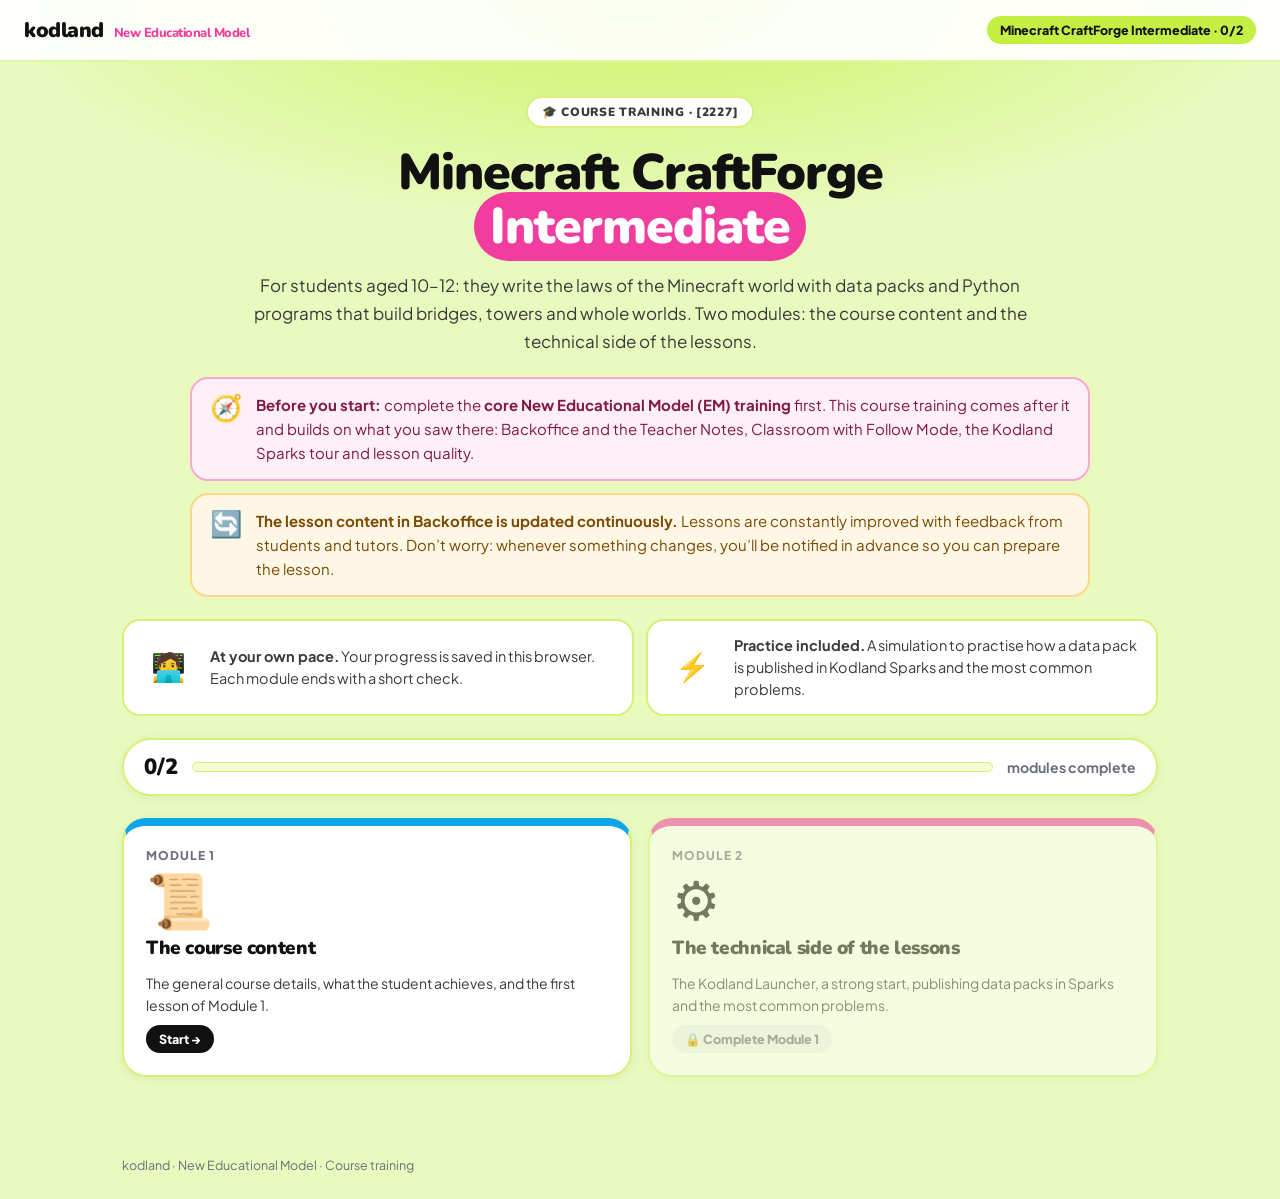
==== commit e9d73b79: "Load td-time.js (time per module) Loads shared/td-time.js after the engine, so the active time per m" ====
--- a/training.html
+++ b/training.html
@@ -26,5 +26,6 @@
 <canvas id="confetti"></canvas>
 <footer class="foot"><span id="footTxt"></span><button id="devLink"></button></footer>
 <script src="shared/course-engine.js"></script>
+<script src="shared/td-time.js"></script>
 </body>
 </html>
--- a/shared/course.css
+++ b/shared/course.css
@@ -46,7 +46,7 @@
 .hl{background:var(--pink);color:#fff;padding:0 16px;border-radius:999px;box-decoration-break:clone;-webkit-box-decoration-break:clone}
 .lead{font-size:17px;line-height:1.65;color:var(--ink2);max-width:780px;margin-left:auto;margin-right:auto}
 .cores{display:grid;grid-template-columns:1.25fr 1fr;gap:18px;margin-top:30px}
-.core{position:relative;border-radius:26px;padding:26px;background:var(--surface);border:2px solid var(--line);overflow:hidden;transition:transform .2s,box-shadow .2s;box-shadow:var(--sh);text-align:left}
+.core{position:relative;border-radius:26px;padding:26px;background:var(--surface);border:2px solid var(--line);overflow:hidden;transition:transform .2s,box-shadow .2s;box-shadow:var(--sh);text-align:start}
 .core.open{cursor:pointer}
 .core.open:hover{transform:translateY(-4px);box-shadow:var(--shh)}
 .core .cn{font-size:12px;font-weight:800;letter-spacing:.08em;text-transform:uppercase;color:var(--pink)}
@@ -55,7 +55,7 @@
 .core .big{position:absolute;right:-4px;top:-10px;font-size:110px;opacity:.14;pointer-events:none}
 .core.lockd{background:repeating-linear-gradient(135deg,#fff 0 18px,var(--soft) 18px 36px)}
 .mods{display:grid;grid-template-columns:repeat(2,1fr);gap:16px;margin-top:22px}
-.mcard{position:relative;border-radius:24px;padding:22px;background:var(--surface);border:2px solid var(--line);display:flex;flex-direction:column;gap:8px;min-height:250px;transition:transform .2s,box-shadow .2s;text-align:left;box-shadow:var(--sh)}
+.mcard{position:relative;border-radius:24px;padding:22px;background:var(--surface);border:2px solid var(--line);display:flex;flex-direction:column;gap:8px;min-height:250px;transition:transform .2s,box-shadow .2s;text-align:start;box-shadow:var(--sh)}
 .mcard:not(.locked):hover{transform:translateY(-4px);box-shadow:var(--shh)}
 .mcard .mn{font-size:12px;font-weight:800;letter-spacing:.08em;text-transform:uppercase;color:var(--muted)}
 .mcard .me{font-size:54px;line-height:1}
@@ -153,7 +153,7 @@
 
 /* ---------- Myth / reveal cards ---------- */
 .myths{display:grid;grid-template-columns:repeat(3,1fr);gap:14px}
-.myth{border-radius:22px;padding:20px;background:var(--surface);border:2px solid var(--line);text-align:left;display:flex;flex-direction:column;gap:10px;min-height:190px;transition:border-color .2s,background .3s;box-shadow:var(--sh)}
+.myth{border-radius:22px;padding:20px;background:var(--surface);border:2px solid var(--line);text-align:start;display:flex;flex-direction:column;gap:10px;min-height:190px;transition:border-color .2s,background .3s;box-shadow:var(--sh)}
 .myth .mtag{align-self:flex-start;font-size:11.5px;font-weight:800;letter-spacing:.06em;text-transform:uppercase;border-radius:999px;padding:4px 10px;background:#FEE2E2;color:#B91C1C}
 .myth .mq{font-size:16.5px;font-weight:700;line-height:1.4}
 .myth .ma{display:none;color:var(--ink2);line-height:1.6;font-size:14.5px}
@@ -183,7 +183,7 @@
 
 /* ---------- Table ---------- */
 .ttable{width:100%;border-collapse:separate;border-spacing:0;font-size:14.5px;background:var(--surface);border:2px solid var(--line);border-radius:20px;overflow:hidden}
-.ttable th,.ttable td{padding:13px 15px;text-align:left;vertical-align:top;line-height:1.5;border-bottom:1px solid var(--hair)}
+.ttable th,.ttable td{padding:13px 15px;text-align:start;vertical-align:top;line-height:1.5;border-bottom:1px solid var(--hair)}
 .ttable tr:last-child td{border-bottom:0}
 .ttable th{font-size:12px;letter-spacing:.06em;text-transform:uppercase;color:var(--muted);background:var(--soft)}
 .ttable td:first-child{font-weight:700}
@@ -244,7 +244,7 @@
 .tn-mock{border-radius:20px;background:#2A2C3D;padding:18px;box-shadow:var(--shh)}
 .tn-mock .tn-box{border:1.5px dashed #F2A93B;border-radius:14px;background:#2E2A22;padding:14px 16px;color:#E8E2D6;font-size:13.5px;line-height:1.55}
 .tn-mock .tn-lbl{color:#F2A93B;font-size:11.5px;font-weight:800;letter-spacing:.06em;text-transform:uppercase;margin-bottom:8px}
-.tn-f{display:block;width:100%;text-align:left;border-radius:10px;padding:7px 9px;margin:4px 0;border:1.5px solid transparent;color:#E8E2D6;transition:all .2s;position:relative}
+.tn-f{display:block;width:100%;text-align:start;border-radius:10px;padding:7px 9px;margin:4px 0;border:1.5px solid transparent;color:#E8E2D6;transition:all .2s;position:relative}
 .tn-f:hover{border-color:rgba(242,169,59,.6);background:rgba(242,169,59,.08)}
 .tn-f.on{border-color:#F2A93B;background:rgba(242,169,59,.16)}
 .tn-f.seen::after{content:"✓";position:absolute;right:8px;top:7px;color:var(--lime);font-weight:900}
@@ -321,7 +321,7 @@
 .qalist{display:flex;flex-direction:column;gap:10px}
 .qa{border-radius:18px;background:var(--surface);border:2px solid var(--line);overflow:hidden}
 .qa.read{border-color:var(--lime-d)}
-.qa-q{width:100%;display:flex;gap:14px;align-items:center;text-align:left;padding:15px 18px;font-size:15.5px;font-weight:700;line-height:1.45}
+.qa-q{width:100%;display:flex;gap:14px;align-items:center;text-align:start;padding:15px 18px;font-size:15.5px;font-weight:700;line-height:1.45}
 .qa-q .qi{font-size:26px}
 .qa-q .qx{margin-left:auto;font-size:22px;color:var(--pink);transition:transform .2s}
 .qa.open .qx{transform:rotate(45deg)}
@@ -329,7 +329,7 @@
 .qa.open .qa-a{display:block;animation:fadeUp .3s}
 .qa-a p{margin:8px 0}.qa-a ul{margin:6px 0;padding-left:20px}
 .cklist{display:flex;flex-direction:column;gap:8px}
-.ck{display:flex;gap:12px;align-items:flex-start;text-align:left;border-radius:14px;padding:11px 14px;background:var(--soft);border:2px solid var(--hair);font-size:15px;line-height:1.5}
+.ck{display:flex;gap:12px;align-items:flex-start;text-align:start;border-radius:14px;padding:11px 14px;background:var(--soft);border:2px solid var(--hair);font-size:15px;line-height:1.5}
 .ckb{flex:0 0 22px;height:22px;border-radius:7px;border:2px solid var(--line2);display:grid;place-items:center;font-weight:900;color:var(--ink);margin-top:1px;background:#fff}
 .ck.on{border-color:var(--lime-d);background:#F4FFD6}
 .ck.on .ckb{background:var(--lime);border-color:var(--lime-d)}
@@ -346,7 +346,7 @@
 .srow.ok{border-color:var(--lime-d);background:#F4FFD6}
 .srow.ko{border-color:var(--red);background:#FEF2F2}
 .srow.ok .sfb,.srow.ko .sfb{display:block;animation:fadeUp .35s}
-.oq{display:flex;flex-direction:column;gap:6px;text-align:left;border-radius:16px;padding:14px 16px;background:var(--surface);border:2px solid var(--line);font-size:15px;line-height:1.5}
+.oq{display:flex;flex-direction:column;gap:6px;text-align:start;border-radius:16px;padding:14px 16px;background:var(--surface);border:2px solid var(--line);font-size:15px;line-height:1.5}
 .oq span{display:none;color:var(--ink2);font-size:14px}
 .oq::after{content:"Tap to open →";font-size:12px;color:var(--dim);font-weight:700}
 .oq.on{border-color:var(--lime-d);background:#F7FFE4}
@@ -460,7 +460,7 @@
 .qmeta{font-size:12.5px;font-weight:800;letter-spacing:.08em;text-transform:uppercase;color:var(--pink)}
 .qctx{background:var(--surface);border:2px solid var(--line);border-left:6px solid var(--pink);border-radius:16px;padding:14px 18px;margin:12px 0 0;line-height:1.6;color:var(--ink2)}
 .qq{font-size:25px;line-height:1.3;margin:12px 0 20px}
-.qopt{display:flex;gap:14px;align-items:center;width:100%;text-align:left;border-radius:18px;padding:15px 16px;margin:10px 0;background:var(--surface);border:2px solid var(--line);font-size:15.5px;line-height:1.5;transition:border-color .15s,background .15s}
+.qopt{display:flex;gap:14px;align-items:center;width:100%;text-align:start;border-radius:18px;padding:15px 16px;margin:10px 0;background:var(--surface);border:2px solid var(--line);font-size:15.5px;line-height:1.5;transition:border-color .15s,background .15s}
 .qopt:hover{border-color:var(--lime-d);background:#F7FFE4}
 .qopt .k{flex:0 0 34px;height:34px;border-radius:12px;background:var(--bg2);display:grid;place-items:center;font-weight:900;font-family:Nunito,sans-serif;font-size:14px}
 .answered .qopt{pointer-events:none}
@@ -502,7 +502,7 @@
 .ph-replies{background:#fff;max-height:48%;overflow-y:auto;padding:0 10px}
 .ph-replies:not(:empty){padding:10px;border-top:1px solid #eee}
 .ph-pick{font-size:11px;font-weight:800;letter-spacing:.08em;text-transform:uppercase;color:var(--pink);margin:0 2px 6px}
-.ph-opt{display:flex;gap:10px;align-items:flex-start;width:100%;text-align:left;border-radius:14px;padding:10px 12px;margin:6px 0;background:var(--soft);border:1.5px solid var(--line);font-size:13.5px;line-height:1.45;animation:fadeUp .3s both}
+.ph-opt{display:flex;gap:10px;align-items:flex-start;width:100%;text-align:start;border-radius:14px;padding:10px 12px;margin:6px 0;background:var(--soft);border:1.5px solid var(--line);font-size:13.5px;line-height:1.45;animation:fadeUp .3s both}
 .ph-opt:hover{border-color:var(--pink)}
 .ph-opt .k{flex:0 0 24px;height:24px;border-radius:7px;background:var(--lime);display:grid;place-items:center;font-weight:900;font-size:11.5px;font-family:Nunito,sans-serif}
 .ph-input{display:flex;align-items:center;gap:8px;padding:10px 12px 16px;background:#fff;border-radius:0 0 34px 34px}
@@ -525,7 +525,7 @@
 .result .pct.pass{color:var(--green)}.result .pct.fail{color:var(--red)}
 .result p{color:var(--ink2);line-height:1.6}
 .result .btn-row{justify-content:center;margin-top:20px}
-.nexts{display:grid;grid-template-columns:1fr 1fr;gap:10px;margin:18px 0;text-align:left}
+.nexts{display:grid;grid-template-columns:1fr 1fr;gap:10px;margin:18px 0;text-align:start}
 .nexts div{display:flex;gap:12px;align-items:flex-start;border-radius:16px;padding:12px 14px;background:var(--soft);border:2px solid var(--hair)}
 .nexts span{font-size:26px}.nexts p{margin:0;font-size:14.5px}
 .ovl{position:fixed;inset:0;z-index:200;background:rgba(17,17,17,.55);display:none;align-items:center;justify-content:center;padding:18px;backdrop-filter:blur(3px)}
